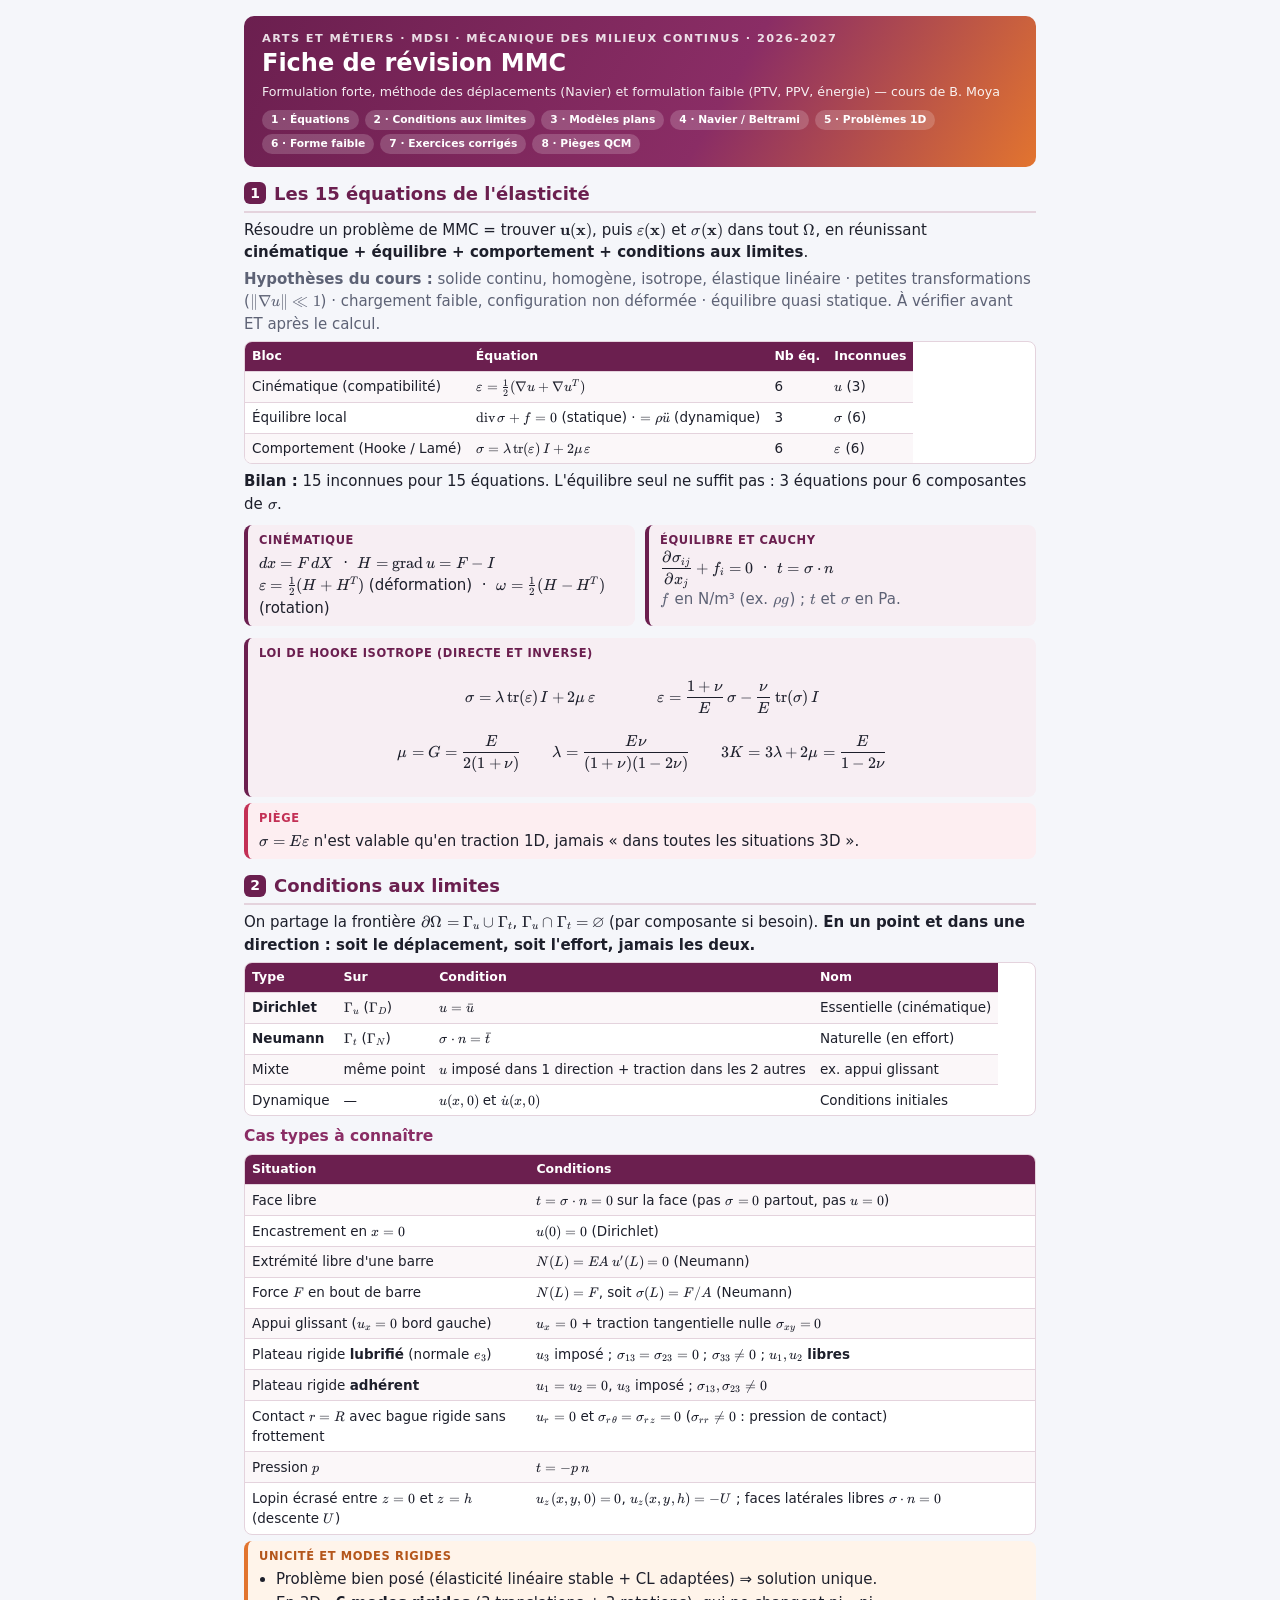
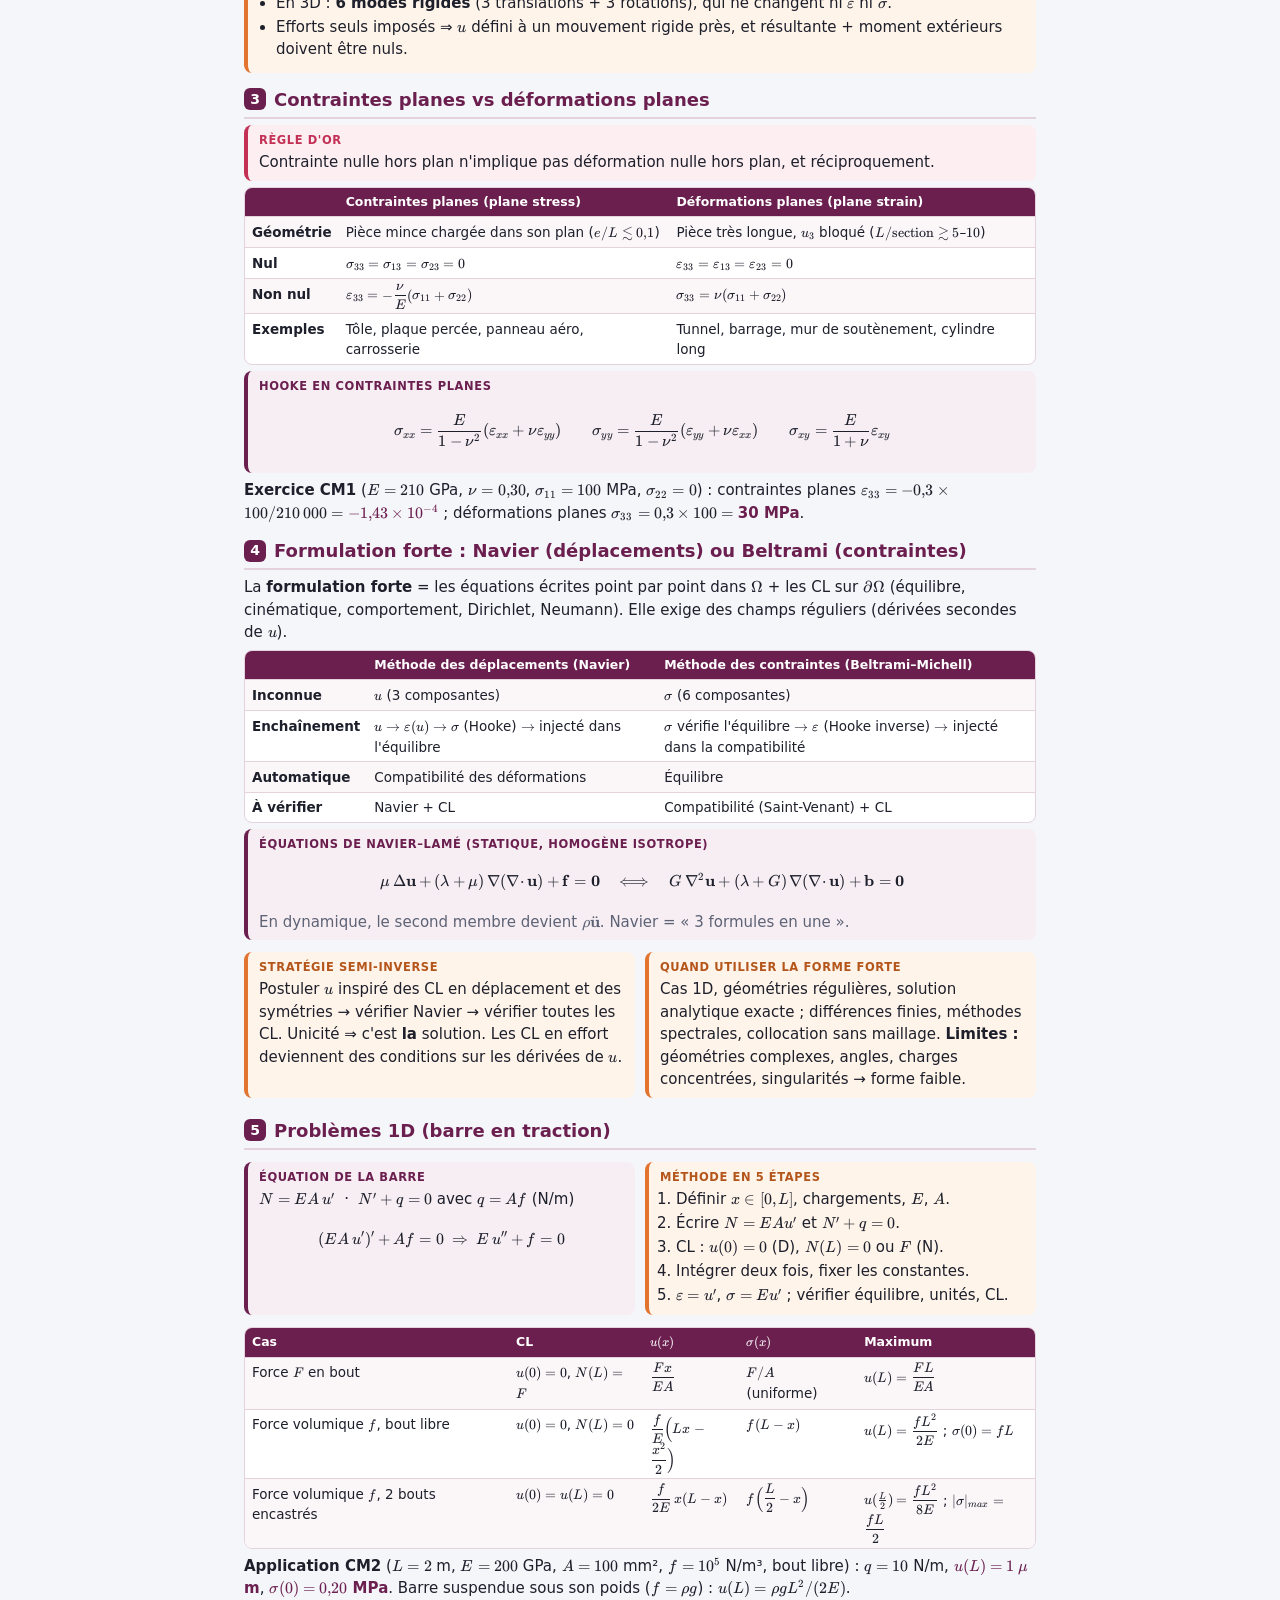
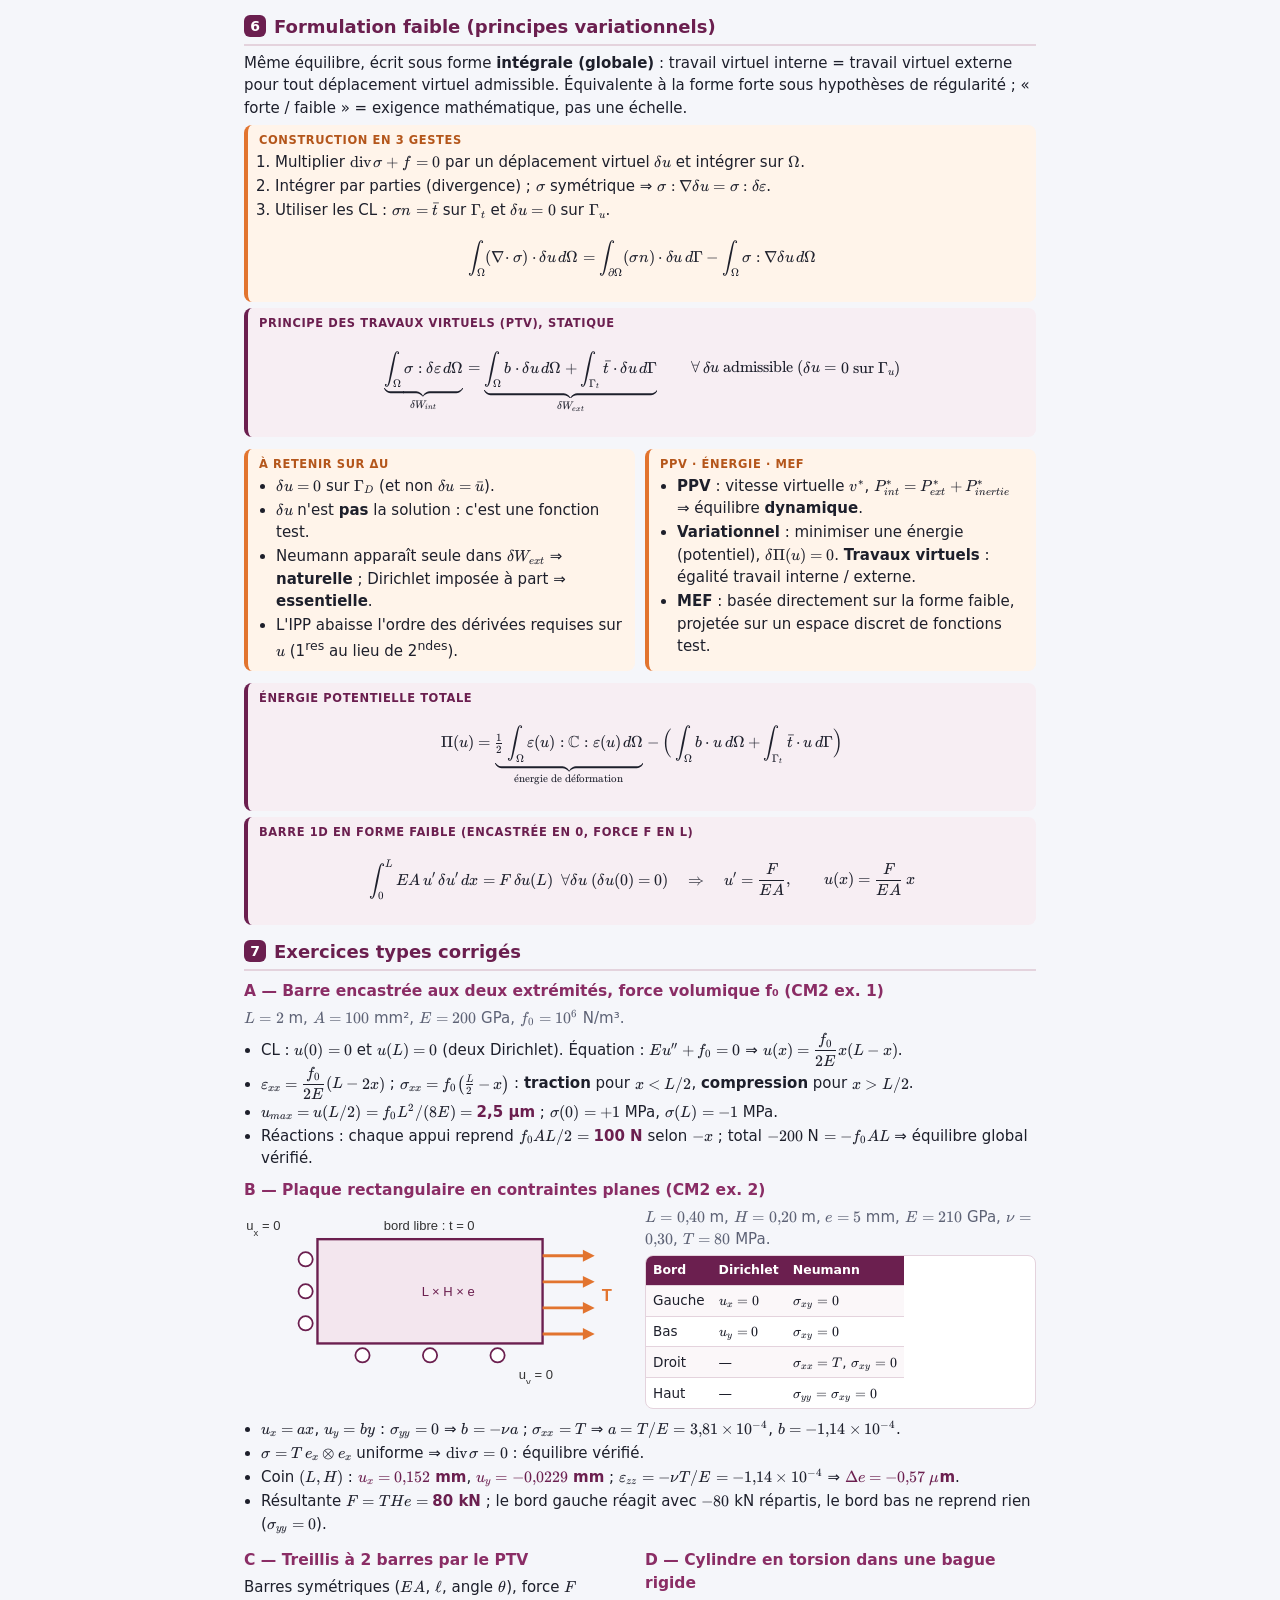
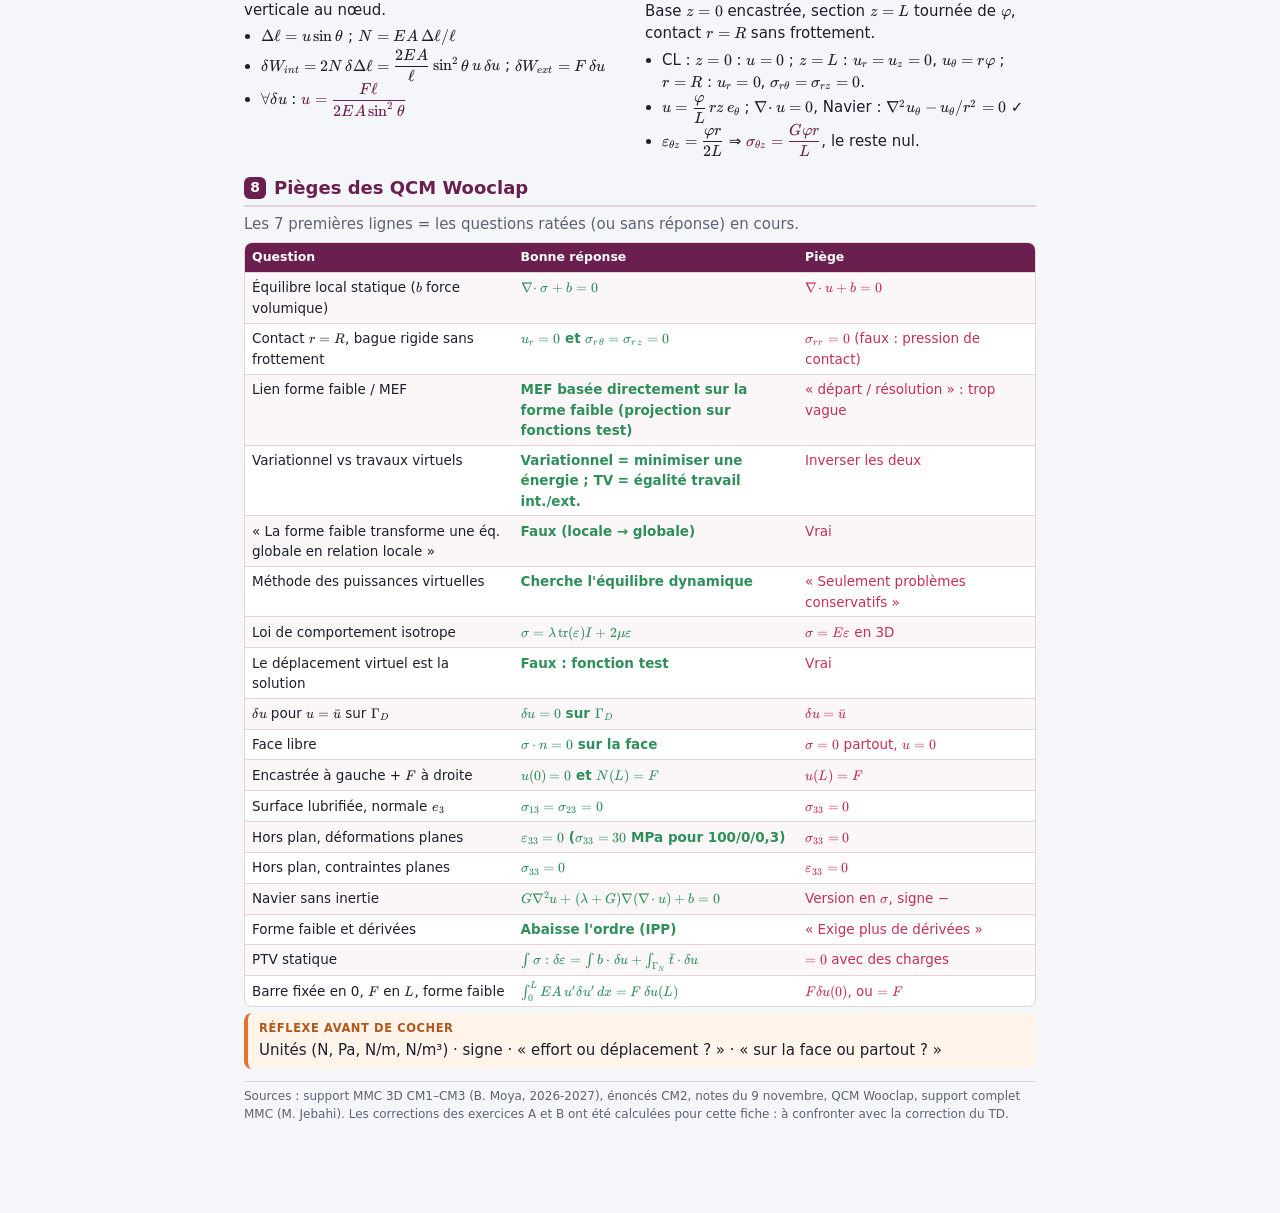
==== quiz-mmc/fiche.html @ 5e97368f "Ajoute l'appli Quiz MMC (quiz-mmc/) et prépare l'usage sur iPhone - quiz-mmc/ : PWA autonome (56 QCM" ====
<!DOCTYPE html>
<html lang="fr">
<head>
<meta charset="utf-8">
<meta name="viewport" content="width=device-width, initial-scale=1, viewport-fit=cover">
<meta name="theme-color" content="#2B5CF6">
<meta name="apple-mobile-web-app-capable" content="yes">
<meta name="apple-mobile-web-app-status-bar-style" content="black-translucent">
<meta name="apple-mobile-web-app-title" content="Quiz MMC">
<link rel="manifest" href="manifest.webmanifest">
<link rel="icon" href="icons/favicon.png">
<link rel="apple-touch-icon" href="icons/apple-touch-icon.png">
<title>Fiche MMC</title>
<link rel="stylesheet" href="vendor/katex/katex.min.css">
<script src="vendor/katex/katex.min.js"></script>
<script src="vendor/katex/contrib/auto-render.min.js"></script>
<style>
  @page { size: A4; margin: 14mm 13mm 15mm 13mm; }
  :root{
    --c1:#6B1F4F; --c2:#8A2D65; --acc:#E2742F; --ink:#1d1f2b; --muted:#5d6275;
    --bg1:#F7EEF3; --bg2:#FFF4EA; --line:#E4D3DD; --ok:#2F8F5B; --ko:#C33055;
  }
  *{box-sizing:border-box}
  body{font-family:Inter, "DejaVu Sans", sans-serif; color:var(--ink); font-size:9.6pt; line-height:1.42; margin:0;}
  .katex{font-size:1.04em}
  .cover{background:linear-gradient(120deg,var(--c1),var(--c2) 60%,var(--acc));color:#fff;border-radius:10px;padding:14px 18px 13px;margin-bottom:10px}
  .cover .k{font-size:8.5pt;letter-spacing:1.4px;text-transform:uppercase;opacity:.85;font-weight:600}
  .cover h1{margin:3px 0 4px;font-size:20pt;line-height:1.15;font-weight:800}
  .cover .sub{font-size:9.5pt;opacity:.92}
  .toc{display:flex;flex-wrap:wrap;gap:4px 6px;margin-top:9px}
  .toc span{background:rgba(255,255,255,.18);border-radius:999px;padding:2px 9px;font-size:8pt;font-weight:600}
  h2{font-size:12.5pt;color:var(--c1);margin:13px 0 6px;display:flex;align-items:center;gap:8px;break-after:avoid;border-bottom:2px solid var(--line);padding-bottom:4px}
  h2 .n{background:var(--c1);color:#fff;border-radius:6px;min-width:22px;height:22px;display:inline-flex;align-items:center;justify-content:center;font-size:10.5pt}
  h3{font-size:10.3pt;color:var(--c2);margin:9px 0 4px;break-after:avoid}
  p{margin:4px 0}
  ul,ol{margin:3px 0 5px;padding-left:17px}
  li{margin:1.5px 0}
  .sec{break-inside:auto}
  .box{border-radius:8px;padding:7px 11px;margin:6px 0;break-inside:avoid}
  .eq{background:var(--bg1);border-left:4px solid var(--c1)}
  .key{background:var(--bg2);border-left:4px solid var(--acc)}
  .key b.t, .eq b.t{color:var(--c1);display:block;font-size:8.6pt;text-transform:uppercase;letter-spacing:.6px;margin-bottom:2px}
  .key b.t{color:#B4561B}
  .trap{background:#FDEEF1;border-left:4px solid var(--ko)}
  .trap b.t{color:var(--ko);display:block;font-size:8.6pt;text-transform:uppercase;letter-spacing:.6px;margin-bottom:2px}
  table{width:100%;border-collapse:separate;border-spacing:0;margin:6px 0;font-size:8.9pt;break-inside:avoid;border:1px solid var(--line);border-radius:8px;overflow:hidden}
  th{background:var(--c1);color:#fff;text-align:left;padding:5px 7px;font-weight:700;font-size:8.6pt}
  td{padding:4.5px 7px;border-top:1px solid var(--line);vertical-align:top}
  tr:nth-child(even) td{background:#FBF7F9}
  td.ok{color:var(--ok);font-weight:600}
  td.ko{color:var(--ko)}
  .two{display:grid;grid-template-columns:1fr 1fr;gap:10px}
  .two > div{break-inside:avoid}
  .res{font-weight:700;color:var(--c1)}
  .muted{color:var(--muted)}
  .center{text-align:center}
  .pb{break-before:page}
  .foot{margin-top:12px;font-size:7.8pt;color:var(--muted);border-top:1px solid var(--line);padding-top:5px}
  svg text{font-family:Inter, sans-serif}

  @media screen{
    html{-webkit-text-size-adjust:100%;background:#F5F6FA}
    body{font-size:15px;line-height:1.5;max-width:820px;margin:0 auto;padding:calc(12px + env(safe-area-inset-top)) calc(14px + env(safe-area-inset-right)) calc(90px + env(safe-area-inset-bottom)) calc(14px + env(safe-area-inset-left));background:#F5F6FA}
    .cover{margin-top:4px}
    .cover h1{font-size:24px}
    .toc span a{color:#fff;text-decoration:none}
    h2{font-size:18px;scroll-margin-top:12px}
    h3{font-size:15.5px}
    table{display:block;overflow-x:auto;-webkit-overflow-scrolling:touch;font-size:13.5px;background:#fff}
    th{font-size:12.5px;white-space:nowrap}
    .box{background-clip:padding-box}
    .katex-display{overflow-x:auto;overflow-y:hidden;padding:4px 0}
    .pb{break-before:auto}
    .foot{font-size:12px}
    .tabbar{display:flex}
  }
  @media screen and (max-width:700px){ .two{grid-template-columns:1fr} td .katex,th .katex{white-space:nowrap} td{min-width:92px} td:first-child{min-width:110px} }
  @media print{ .tabbar{display:none!important} }
  .tabbar{display:none;position:fixed;left:0;right:0;bottom:0;background:#fff;border-top:1px solid #E3E6EF;padding:6px 0 calc(6px + env(safe-area-inset-bottom));justify-content:space-around;z-index:10;font-family:Inter,system-ui,sans-serif}
  .tabbar a{flex:1;text-align:center;text-decoration:none;color:#6B7090;font-size:11.5px;font-weight:700;display:flex;flex-direction:column;align-items:center;gap:2px}
  .tabbar a .i{font-size:21px;line-height:1}
  .tabbar a.on{color:#2B5CF6}
</style>
</head>
<body>

<div class="cover">
  <div class="k">Arts et Métiers · MDSI · Mécanique des milieux continus · 2026-2027</div>
  <h1>Fiche de révision MMC</h1>
  <div class="sub">Formulation forte, méthode des déplacements (Navier) et formulation faible (PTV, PPV, énergie) — cours de B. Moya</div>
  <div class="toc"><span><a href="#s1">1 · Équations</a></span><span><a href="#s2">2 · Conditions aux limites</a></span><span><a href="#s3">3 · Modèles plans</a></span><span><a href="#s4">4 · Navier / Beltrami</a></span><span><a href="#s5">5 · Problèmes 1D</a></span><span><a href="#s6">6 · Forme faible</a></span><span><a href="#s7">7 · Exercices corrigés</a></span><span><a href="#s8">8 · Pièges QCM</a></span></div>
</div>

<!-- 1 -->
<div class="sec">
<h2 id="s1"><span class="n">1</span> Les 15 équations de l'élasticité</h2>
<p>Résoudre un problème de MMC = trouver $\mathbf u(\mathbf x)$, puis $\varepsilon(\mathbf x)$ et $\sigma(\mathbf x)$ dans tout $\Omega$, en réunissant <b>cinématique + équilibre + comportement + conditions aux limites</b>.</p>
<p class="muted"><b>Hypothèses du cours :</b> solide continu, homogène, isotrope, élastique linéaire · petites transformations ($\|\nabla u\|\ll 1$) · chargement faible, configuration non déformée · équilibre quasi statique. À vérifier avant ET après le calcul.</p>

<table>
<tr><th>Bloc</th><th>Équation</th><th>Nb éq.</th><th>Inconnues</th></tr>
<tr><td>Cinématique (compatibilité)</td><td>$\varepsilon=\tfrac12(\nabla u+\nabla u^T)$</td><td>6</td><td>$u$ (3)</td></tr>
<tr><td>Équilibre local</td><td>$\operatorname{div}\sigma+f=0$ (statique) · $=\rho\ddot u$ (dynamique)</td><td>3</td><td>$\sigma$ (6)</td></tr>
<tr><td>Comportement (Hooke / Lamé)</td><td>$\sigma=\lambda\,\mathrm{tr}(\varepsilon)\,I+2\mu\,\varepsilon$</td><td>6</td><td>$\varepsilon$ (6)</td></tr>
</table>
<p><b>Bilan :</b> 15 inconnues pour 15 équations. L'équilibre seul ne suffit pas : 3 équations pour 6 composantes de $\sigma$.</p>

<div class="two">
<div class="box eq"><b class="t">Cinématique</b>
$dx = F\,dX$ &nbsp;·&nbsp; $H=\operatorname{grad}u = F-I$<br>
$\varepsilon=\tfrac12(H+H^T)$ (déformation) &nbsp;·&nbsp; $\omega=\tfrac12(H-H^T)$ (rotation)
</div>
<div class="box eq"><b class="t">Équilibre et Cauchy</b>
$\dfrac{\partial\sigma_{ij}}{\partial x_j}+f_i=0$ &nbsp;·&nbsp; $t=\sigma\cdot n$<br>
<span class="muted">$f$ en N/m³ (ex. $\rho g$) ; $t$ et $\sigma$ en Pa.</span>
</div>
</div>

<div class="box eq"><b class="t">Loi de Hooke isotrope (directe et inverse)</b>
$$\sigma=\lambda\,\mathrm{tr}(\varepsilon)\,I+2\mu\,\varepsilon \qquad\qquad \varepsilon=\frac{1+\nu}{E}\,\sigma-\frac{\nu}{E}\,\mathrm{tr}(\sigma)\,I$$
$$\mu=G=\frac{E}{2(1+\nu)}\qquad \lambda=\frac{E\nu}{(1+\nu)(1-2\nu)}\qquad 3K=3\lambda+2\mu=\frac{E}{1-2\nu}$$
</div>
<div class="box trap"><b class="t">Piège</b>$\sigma=E\varepsilon$ n'est valable qu'en traction 1D, jamais « dans toutes les situations 3D ».</div>
</div>

<!-- 2 -->
<div class="sec">
<h2 id="s2"><span class="n">2</span> Conditions aux limites</h2>
<p>On partage la frontière $\partial\Omega=\Gamma_u\cup\Gamma_t$, $\Gamma_u\cap\Gamma_t=\varnothing$ (par composante si besoin). <b>En un point et dans une direction : soit le déplacement, soit l'effort, jamais les deux.</b></p>
<table>
<tr><th>Type</th><th>Sur</th><th>Condition</th><th>Nom</th></tr>
<tr><td><b>Dirichlet</b></td><td>$\Gamma_u$ ($\Gamma_D$)</td><td>$u=\bar u$</td><td>Essentielle (cinématique)</td></tr>
<tr><td><b>Neumann</b></td><td>$\Gamma_t$ ($\Gamma_N$)</td><td>$\sigma\cdot n=\bar t$</td><td>Naturelle (en effort)</td></tr>
<tr><td>Mixte</td><td>même point</td><td>$u$ imposé dans 1 direction + traction dans les 2 autres</td><td>ex. appui glissant</td></tr>
<tr><td>Dynamique</td><td>—</td><td>$u(x,0)$ et $\dot u(x,0)$</td><td>Conditions initiales</td></tr>
</table>

<h3>Cas types à connaître</h3>
<table>
<tr><th style="width:36%">Situation</th><th>Conditions</th></tr>
<tr><td>Face libre</td><td>$t=\sigma\cdot n=0$ sur la face (pas $\sigma=0$ partout, pas $u=0$)</td></tr>
<tr><td>Encastrement en $x=0$</td><td>$u(0)=0$ (Dirichlet)</td></tr>
<tr><td>Extrémité libre d'une barre</td><td>$N(L)=EA\,u'(L)=0$ (Neumann)</td></tr>
<tr><td>Force $F$ en bout de barre</td><td>$N(L)=F$, soit $\sigma(L)=F/A$ (Neumann)</td></tr>
<tr><td>Appui glissant ($u_x=0$ bord gauche)</td><td>$u_x=0$ + traction tangentielle nulle $\sigma_{xy}=0$</td></tr>
<tr><td>Plateau rigide <b>lubrifié</b> (normale $e_3$)</td><td>$u_3$ imposé ; $\sigma_{13}=\sigma_{23}=0$ ; $\sigma_{33}\neq0$ ; $u_1,u_2$ <b>libres</b></td></tr>
<tr><td>Plateau rigide <b>adhérent</b></td><td>$u_1=u_2=0$, $u_3$ imposé ; $\sigma_{13},\sigma_{23}\neq0$</td></tr>
<tr><td>Contact $r=R$ avec bague rigide sans frottement</td><td>$u_r=0$ et $\sigma_{r\theta}=\sigma_{rz}=0$ ($\sigma_{rr}\neq0$ : pression de contact)</td></tr>
<tr><td>Pression $p$</td><td>$t=-p\,n$</td></tr>
<tr><td>Lopin écrasé entre $z=0$ et $z=h$ (descente $U$)</td><td>$u_z(x,y,0)=0$, $u_z(x,y,h)=-U$ ; faces latérales libres $\sigma\cdot n=0$</td></tr>
</table>

<div class="box key"><b class="t">Unicité et modes rigides</b>
<ul>
<li>Problème bien posé (élasticité linéaire stable + CL adaptées) ⇒ solution unique.</li>
<li>En 3D : <b>6 modes rigides</b> (3 translations + 3 rotations), qui ne changent ni $\varepsilon$ ni $\sigma$.</li>
<li>Efforts seuls imposés ⇒ $u$ défini à un mouvement rigide près, et résultante + moment extérieurs doivent être nuls.</li>
</ul>
</div>
</div>

<!-- 3 -->
<div class="sec">
<h2 id="s3"><span class="n">3</span> Contraintes planes vs déformations planes</h2>
<div class="box trap"><b class="t">Règle d'or</b>Contrainte nulle hors plan n'implique pas déformation nulle hors plan, et réciproquement.</div>
<table>
<tr><th></th><th>Contraintes planes (plane stress)</th><th>Déformations planes (plane strain)</th></tr>
<tr><td><b>Géométrie</b></td><td>Pièce mince chargée dans son plan ($e/L\lesssim0{,}1$)</td><td>Pièce très longue, $u_3$ bloqué ($L/\text{section}\gtrsim5$–$10$)</td></tr>
<tr><td><b>Nul</b></td><td>$\sigma_{33}=\sigma_{13}=\sigma_{23}=0$</td><td>$\varepsilon_{33}=\varepsilon_{13}=\varepsilon_{23}=0$</td></tr>
<tr><td><b>Non nul</b></td><td>$\varepsilon_{33}=-\dfrac{\nu}{E}(\sigma_{11}+\sigma_{22})$</td><td>$\sigma_{33}=\nu(\sigma_{11}+\sigma_{22})$</td></tr>
<tr><td><b>Exemples</b></td><td>Tôle, plaque percée, panneau aéro, carrosserie</td><td>Tunnel, barrage, mur de soutènement, cylindre long</td></tr>
</table>
<div class="box eq"><b class="t">Hooke en contraintes planes</b>
$$\sigma_{xx}=\frac{E}{1-\nu^2}(\varepsilon_{xx}+\nu\varepsilon_{yy})\qquad \sigma_{yy}=\frac{E}{1-\nu^2}(\varepsilon_{yy}+\nu\varepsilon_{xx})\qquad \sigma_{xy}=\frac{E}{1+\nu}\varepsilon_{xy}$$
</div>
<p><b>Exercice CM1</b> ($E=210$ GPa, $\nu=0{,}30$, $\sigma_{11}=100$ MPa, $\sigma_{22}=0$) : contraintes planes $\varepsilon_{33}=-0{,}3\times100/210\,000=$ <span class="res">$-1{,}43\times10^{-4}$</span> ; déformations planes $\sigma_{33}=0{,}3\times100=$ <span class="res">30 MPa</span>.</p>
</div>

<!-- 4 -->
<div class="sec">
<h2 id="s4" class="pb"><span class="n">4</span> Formulation forte : Navier (déplacements) ou Beltrami (contraintes)</h2>
<p>La <b>formulation forte</b> = les équations écrites point par point dans $\Omega$ + les CL sur $\partial\Omega$ (équilibre, cinématique, comportement, Dirichlet, Neumann). Elle exige des champs réguliers (dérivées secondes de $u$).</p>
<table>
<tr><th></th><th>Méthode des déplacements (Navier)</th><th>Méthode des contraintes (Beltrami–Michell)</th></tr>
<tr><td><b>Inconnue</b></td><td>$u$ (3 composantes)</td><td>$\sigma$ (6 composantes)</td></tr>
<tr><td><b>Enchaînement</b></td><td>$u\to\varepsilon(u)\to\sigma$ (Hooke) $\to$ injecté dans l'équilibre</td><td>$\sigma$ vérifie l'équilibre $\to\varepsilon$ (Hooke inverse) $\to$ injecté dans la compatibilité</td></tr>
<tr><td><b>Automatique</b></td><td>Compatibilité des déformations</td><td>Équilibre</td></tr>
<tr><td><b>À vérifier</b></td><td>Navier + CL</td><td>Compatibilité (Saint-Venant) + CL</td></tr>
</table>
<div class="box eq"><b class="t">Équations de Navier–Lamé (statique, homogène isotrope)</b>
$$\mu\,\Delta\mathbf u+(\lambda+\mu)\,\nabla(\nabla\!\cdot\mathbf u)+\mathbf f=\mathbf 0
\quad\Longleftrightarrow\quad G\,\nabla^2\mathbf u+(\lambda+G)\,\nabla(\nabla\!\cdot\mathbf u)+\mathbf b=\mathbf 0$$
<span class="muted">En dynamique, le second membre devient $\rho\ddot{\mathbf u}$. Navier = « 3 formules en une ».</span>
</div>
<div class="two">
<div class="box key"><b class="t">Stratégie semi-inverse</b>
Postuler $u$ inspiré des CL en déplacement et des symétries → vérifier Navier → vérifier toutes les CL. Unicité ⇒ c'est <b>la</b> solution. Les CL en effort deviennent des conditions sur les dérivées de $u$.
</div>
<div class="box key"><b class="t">Quand utiliser la forme forte</b>
Cas 1D, géométries régulières, solution analytique exacte ; différences finies, méthodes spectrales, collocation sans maillage. <b>Limites :</b> géométries complexes, angles, charges concentrées, singularités → forme faible.
</div>
</div>
</div>

<!-- 5 -->
<div class="sec">
<h2 id="s5"><span class="n">5</span> Problèmes 1D (barre en traction)</h2>
<div class="two">
<div class="box eq"><b class="t">Équation de la barre</b>
$N=EA\,u'$ &nbsp;·&nbsp; $N'+q=0$ avec $q=Af$ (N/m)
$$(EA\,u')'+Af=0\ \Rightarrow\ E\,u''+f=0$$
</div>
<div class="box key"><b class="t">Méthode en 5 étapes</b>
<ol style="margin:0;padding-left:16px">
<li>Définir $x\in[0,L]$, chargements, $E$, $A$.</li>
<li>Écrire $N=EAu'$ et $N'+q=0$.</li>
<li>CL : $u(0)=0$ (D), $N(L)=0$ ou $F$ (N).</li>
<li>Intégrer deux fois, fixer les constantes.</li>
<li>$\varepsilon=u'$, $\sigma=Eu'$ ; vérifier équilibre, unités, CL.</li>
</ol>
</div>
</div>
<table>
<tr><th>Cas</th><th>CL</th><th>$u(x)$</th><th>$\sigma(x)$</th><th>Maximum</th></tr>
<tr><td>Force $F$ en bout</td><td>$u(0)=0$, $N(L)=F$</td><td>$\dfrac{Fx}{EA}$</td><td>$F/A$ (uniforme)</td><td>$u(L)=\dfrac{FL}{EA}$</td></tr>
<tr><td>Force volumique $f$, bout libre</td><td>$u(0)=0$, $N(L)=0$</td><td>$\dfrac{f}{E}\Big(Lx-\dfrac{x^2}{2}\Big)$</td><td>$f(L-x)$</td><td>$u(L)=\dfrac{fL^2}{2E}$ ; $\sigma(0)=fL$</td></tr>
<tr><td>Force volumique $f$, 2 bouts encastrés</td><td>$u(0)=u(L)=0$</td><td>$\dfrac{f}{2E}\,x(L-x)$</td><td>$f\Big(\dfrac L2-x\Big)$</td><td>$u(\tfrac L2)=\dfrac{fL^2}{8E}$ ; $|\sigma|_{max}=\dfrac{fL}{2}$</td></tr>
</table>
<p><b>Application CM2</b> ($L=2$ m, $E=200$ GPa, $A=100$ mm², $f=10^5$ N/m³, bout libre) : $q=10$ N/m, <span class="res">$u(L)=1\ \mu$m</span>, <span class="res">$\sigma(0)=0{,}20$ MPa</span>. Barre suspendue sous son poids ($f=\rho g$) : $u(L)=\rho gL^2/(2E)$.</p>
</div>

<!-- 6 -->
<div class="sec">
<h2 id="s6"><span class="n">6</span> Formulation faible (principes variationnels)</h2>
<p>Même équilibre, écrit sous forme <b>intégrale (globale)</b> : travail virtuel interne = travail virtuel externe pour tout déplacement virtuel admissible. Équivalente à la forme forte sous hypothèses de régularité ; « forte / faible » = exigence mathématique, pas une échelle.</p>

<div class="box key"><b class="t">Construction en 3 gestes</b>
<ol style="margin:0;padding-left:16px">
<li>Multiplier $\operatorname{div}\sigma+f=0$ par un déplacement virtuel $\delta u$ et intégrer sur $\Omega$.</li>
<li>Intégrer par parties (divergence) ; $\sigma$ symétrique ⇒ $\sigma:\nabla\delta u=\sigma:\delta\varepsilon$.</li>
<li>Utiliser les CL : $\sigma n=\bar t$ sur $\Gamma_t$ et $\delta u=0$ sur $\Gamma_u$.</li>
</ol>
$$\int_\Omega(\nabla\!\cdot\sigma)\cdot\delta u\,d\Omega=\int_{\partial\Omega}(\sigma n)\cdot\delta u\,d\Gamma-\int_\Omega\sigma:\nabla\delta u\,d\Omega$$
</div>

<div class="box eq"><b class="t">Principe des travaux virtuels (PTV), statique</b>
$$\underbrace{\int_\Omega\sigma:\delta\varepsilon\,d\Omega}_{\delta W_{int}}=\underbrace{\int_\Omega b\cdot\delta u\,d\Omega+\int_{\Gamma_t}\bar t\cdot\delta u\,d\Gamma}_{\delta W_{ext}}\qquad\forall\,\delta u\ \text{admissible}\ (\delta u=0\ \text{sur}\ \Gamma_u)$$
</div>

<div class="two">
<div class="box key"><b class="t">À retenir sur δu</b>
<ul style="margin:0">
<li>$\delta u=0$ sur $\Gamma_D$ (et non $\delta u=\bar u$).</li>
<li>$\delta u$ n'est <b>pas</b> la solution : c'est une fonction test.</li>
<li>Neumann apparaît seule dans $\delta W_{ext}$ ⇒ <b>naturelle</b> ; Dirichlet imposée à part ⇒ <b>essentielle</b>.</li>
<li>L'IPP abaisse l'ordre des dérivées requises sur $u$ (1<sup>res</sup> au lieu de 2<sup>ndes</sup>).</li>
</ul>
</div>
<div class="box key"><b class="t">PPV · Énergie · MEF</b>
<ul style="margin:0">
<li><b>PPV</b> : vitesse virtuelle $v^*$, $P^*_{int}=P^*_{ext}+P^*_{inertie}$ ⇒ équilibre <b>dynamique</b>.</li>
<li><b>Variationnel</b> : minimiser une énergie (potentiel), $\delta\Pi(u)=0$. <b>Travaux virtuels</b> : égalité travail interne / externe.</li>
<li><b>MEF</b> : basée directement sur la forme faible, projetée sur un espace discret de fonctions test.</li>
</ul>
</div>
</div>

<div class="box eq"><b class="t">Énergie potentielle totale</b>
$$\Pi(u)=\underbrace{\tfrac12\int_\Omega\varepsilon(u):\mathbb C:\varepsilon(u)\,d\Omega}_{\text{énergie de déformation}}-\Big(\int_\Omega b\cdot u\,d\Omega+\int_{\Gamma_t}\bar t\cdot u\,d\Gamma\Big)$$
</div>

<div class="box eq"><b class="t">Barre 1D en forme faible (encastrée en 0, force F en L)</b>
$$\int_0^L EA\,u'\,\delta u'\,dx=F\,\delta u(L)\ \ \forall\delta u\ (\delta u(0)=0)\quad\Rightarrow\quad u'=\frac{F}{EA},\qquad u(x)=\frac{F}{EA}\,x$$
</div>
</div>

<!-- 7 -->
<div class="sec">
<h2 id="s7"><span class="n">7</span> Exercices types corrigés</h2>

<h3>A — Barre encastrée aux deux extrémités, force volumique f₀ (CM2 ex. 1)</h3>
<p class="muted">$L=2$ m, $A=100$ mm², $E=200$ GPa, $f_0=10^6$ N/m³.</p>
<ul>
<li>CL : $u(0)=0$ et $u(L)=0$ (deux Dirichlet). Équation : $Eu''+f_0=0$ ⇒ $u(x)=\dfrac{f_0}{2E}x(L-x)$.</li>
<li>$\varepsilon_{xx}=\dfrac{f_0}{2E}(L-2x)$ ; $\sigma_{xx}=f_0\big(\tfrac L2-x\big)$ : <b>traction</b> pour $x\lt L/2$, <b>compression</b> pour $x\gt L/2$.</li>
<li>$u_{max}=u(L/2)=f_0L^2/(8E)=$ <span class="res">2,5 µm</span> ; $\sigma(0)=+1$ MPa, $\sigma(L)=-1$ MPa.</li>
<li>Réactions : chaque appui reprend $f_0AL/2=$ <span class="res">100 N</span> selon $-x$ ; total $-200$ N $=-f_0AL$ ⇒ équilibre global vérifié.</li>
</ul>

<h3>B — Plaque rectangulaire en contraintes planes (CM2 ex. 2)</h3>
<div class="two">
<div>
<svg viewBox="0 0 330 150" width="100%">
 <rect x="62" y="28" width="190" height="88" fill="#F3E6EE" stroke="#6B1F4F" stroke-width="2"/>
 <g fill="#fff" stroke="#6B1F4F" stroke-width="1.5"><circle cx="52" cy="45" r="6"/><circle cx="52" cy="72" r="6"/><circle cx="52" cy="99" r="6"/><circle cx="100" cy="126" r="6"/><circle cx="157" cy="126" r="6"/><circle cx="214" cy="126" r="6"/></g>
 <g stroke="#E2742F" stroke-width="2.4">
  <line x1="252" y1="42" x2="292" y2="42"/><line x1="252" y1="64" x2="292" y2="64"/><line x1="252" y1="86" x2="292" y2="86"/><line x1="252" y1="108" x2="292" y2="108"/></g>
 <g fill="#E2742F"><polygon points="296,42 286,37 286,47"/><polygon points="296,64 286,59 286,69"/><polygon points="296,86 286,81 286,91"/><polygon points="296,108 286,103 286,113"/></g>
 <text x="302" y="80" font-size="14" fill="#E2742F" font-weight="700">T</text>
 <text x="118" y="20" font-size="11" fill="#333">bord libre : t = 0</text>
 <text x="2" y="20" font-size="11" fill="#333">u<tspan baseline-shift="sub" font-size="8">x</tspan> = 0</text>
 <text x="232" y="146" font-size="11" fill="#333">u<tspan baseline-shift="sub" font-size="8">y</tspan> = 0</text>
 <text x="150" y="76" font-size="11" fill="#6B1F4F">L × H × e</text>
</svg>
</div>
<div>
<p class="muted" style="margin-top:0">$L=0{,}40$ m, $H=0{,}20$ m, $e=5$ mm, $E=210$ GPa, $\nu=0{,}30$, $T=80$ MPa.</p>
<table style="margin-top:2px">
<tr><th>Bord</th><th>Dirichlet</th><th>Neumann</th></tr>
<tr><td>Gauche</td><td>$u_x=0$</td><td>$\sigma_{xy}=0$</td></tr>
<tr><td>Bas</td><td>$u_y=0$</td><td>$\sigma_{xy}=0$</td></tr>
<tr><td>Droit</td><td>—</td><td>$\sigma_{xx}=T$, $\sigma_{xy}=0$</td></tr>
<tr><td>Haut</td><td>—</td><td>$\sigma_{yy}=\sigma_{xy}=0$</td></tr>
</table>
</div>
</div>
<ul>
<li>$u_x=ax$, $u_y=by$ : $\sigma_{yy}=0$ ⇒ $b=-\nu a$ ; $\sigma_{xx}=T$ ⇒ $a=T/E=3{,}81\times10^{-4}$, $b=-1{,}14\times10^{-4}$.</li>
<li>$\sigma=T\,e_x\otimes e_x$ uniforme ⇒ $\operatorname{div}\sigma=0$ : équilibre vérifié.</li>
<li>Coin $(L,H)$ : <span class="res">$u_x=0{,}152$ mm</span>, <span class="res">$u_y=-0{,}0229$ mm</span> ; $\varepsilon_{zz}=-\nu T/E=-1{,}14\times10^{-4}$ ⇒ <span class="res">$\Delta e=-0{,}57\ \mu$m</span>.</li>
<li>Résultante $F=THe=$ <span class="res">80 kN</span> ; le bord gauche réagit avec $-80$ kN répartis, le bord bas ne reprend rien ($\sigma_{yy}=0$).</li>
</ul>

<div class="two">
<div>
<h3>C — Treillis à 2 barres par le PTV</h3>
<p>Barres symétriques ($EA$, $\ell$, angle $\theta$), force $F$ verticale au nœud.</p>
<ul>
<li>$\Delta\ell=u\sin\theta$ ; $N=EA\,\Delta\ell/\ell$</li>
<li>$\delta W_{int}=2N\,\delta\Delta\ell=\dfrac{2EA}{\ell}\sin^2\theta\,u\,\delta u$ ; $\delta W_{ext}=F\,\delta u$</li>
<li>$\forall\delta u$ : <span class="res">$u=\dfrac{F\ell}{2EA\sin^2\theta}$</span></li>
</ul>
</div>
<div>
<h3>D — Cylindre en torsion dans une bague rigide</h3>
<p>Base $z=0$ encastrée, section $z=L$ tournée de $\varphi$, contact $r=R$ sans frottement.</p>
<ul>
<li>CL : $z=0$ : $u=0$ ; $z=L$ : $u_r=u_z=0$, $u_\theta=r\varphi$ ; $r=R$ : $u_r=0$, $\sigma_{r\theta}=\sigma_{rz}=0$.</li>
<li>$u=\dfrac{\varphi}{L}\,rz\,e_\theta$ ; $\nabla\!\cdot u=0$, Navier : $\nabla^2u_\theta-u_\theta/r^2=0$ ✓</li>
<li>$\varepsilon_{\theta z}=\dfrac{\varphi r}{2L}$ ⇒ <span class="res">$\sigma_{\theta z}=\dfrac{G\varphi r}{L}$</span>, le reste nul.</li>
</ul>
</div>
</div>
</div>

<!-- 8 -->
<div class="sec">
<h2 id="s8" class="pb"><span class="n">8</span> Pièges des QCM Wooclap</h2>
<p class="muted">Les 7 premières lignes = les questions ratées (ou sans réponse) en cours.</p>
<table>
<tr><th style="width:34%">Question</th><th style="width:36%">Bonne réponse</th><th>Piège</th></tr>
<tr><td>Équilibre local statique ($b$ force volumique)</td><td class="ok">$\nabla\!\cdot\sigma+b=0$</td><td class="ko">$\nabla\!\cdot u+b=0$</td></tr>
<tr><td>Contact $r=R$, bague rigide sans frottement</td><td class="ok">$u_r=0$ et $\sigma_{r\theta}=\sigma_{rz}=0$</td><td class="ko">$\sigma_{rr}=0$ (faux : pression de contact)</td></tr>
<tr><td>Lien forme faible / MEF</td><td class="ok">MEF basée directement sur la forme faible (projection sur fonctions test)</td><td class="ko">« départ / résolution » : trop vague</td></tr>
<tr><td>Variationnel vs travaux virtuels</td><td class="ok">Variationnel = minimiser une énergie ; TV = égalité travail int./ext.</td><td class="ko">Inverser les deux</td></tr>
<tr><td>« La forme faible transforme une éq. globale en relation locale »</td><td class="ok">Faux (locale → globale)</td><td class="ko">Vrai</td></tr>
<tr><td>Méthode des puissances virtuelles</td><td class="ok">Cherche l'équilibre dynamique</td><td class="ko">« Seulement problèmes conservatifs »</td></tr>
<tr><td>Loi de comportement isotrope</td><td class="ok">$\sigma=\lambda\,\mathrm{tr}(\varepsilon)I+2\mu\varepsilon$</td><td class="ko">$\sigma=E\varepsilon$ en 3D</td></tr>
<tr><td>Le déplacement virtuel est la solution</td><td class="ok">Faux : fonction test</td><td class="ko">Vrai</td></tr>
<tr><td>$\delta u$ pour $u=\bar u$ sur $\Gamma_D$</td><td class="ok">$\delta u=0$ sur $\Gamma_D$</td><td class="ko">$\delta u=\bar u$</td></tr>
<tr><td>Face libre</td><td class="ok">$\sigma\cdot n=0$ sur la face</td><td class="ko">$\sigma=0$ partout, $u=0$</td></tr>
<tr><td>Encastrée à gauche + $F$ à droite</td><td class="ok">$u(0)=0$ et $N(L)=F$</td><td class="ko">$u(L)=F$</td></tr>
<tr><td>Surface lubrifiée, normale $e_3$</td><td class="ok">$\sigma_{13}=\sigma_{23}=0$</td><td class="ko">$\sigma_{33}=0$</td></tr>
<tr><td>Hors plan, déformations planes</td><td class="ok">$\varepsilon_{33}=0$ ($\sigma_{33}=30$ MPa pour 100/0/0,3)</td><td class="ko">$\sigma_{33}=0$</td></tr>
<tr><td>Hors plan, contraintes planes</td><td class="ok">$\sigma_{33}=0$</td><td class="ko">$\varepsilon_{33}=0$</td></tr>
<tr><td>Navier sans inertie</td><td class="ok">$G\nabla^2u+(\lambda+G)\nabla(\nabla\!\cdot u)+b=0$</td><td class="ko">Version en $\sigma$, signe −</td></tr>
<tr><td>Forme faible et dérivées</td><td class="ok">Abaisse l'ordre (IPP)</td><td class="ko">« Exige plus de dérivées »</td></tr>
<tr><td>PTV statique</td><td class="ok">$\int\sigma:\delta\varepsilon=\int b\cdot\delta u+\int_{\Gamma_N}\bar t\cdot\delta u$</td><td class="ko">$=0$ avec des charges</td></tr>
<tr><td>Barre fixée en 0, $F$ en $L$, forme faible</td><td class="ok">$\int_0^L EA\,u'\delta u'\,dx=F\,\delta u(L)$</td><td class="ko">$F\delta u(0)$, ou $=F$</td></tr>
</table>
<div class="box key"><b class="t">Réflexe avant de cocher</b>Unités (N, Pa, N/m, N/m³) · signe · « effort ou déplacement ? » · « sur la face ou partout ? »</div>
</div>

<div class="foot">Sources : support MMC 3D CM1–CM3 (B. Moya, 2026-2027), énoncés CM2, notes du 9 novembre, QCM Wooclap, support complet MMC (M. Jebahi). Les corrections des exercices A et B ont été calculées pour cette fiche : à confronter avec la correction du TD.</div>

<script>
renderMathInElement(document.body,{delimiters:[{left:"$$",right:"$$",display:true},{left:"$",right:"$",display:false}],throwOnError:false});
</script>
<nav class="tabbar">
  <a href="./"><span class="i">✅</span>Quiz</a>
  <a href="fiche.html" class="on"><span class="i">📘</span>Fiche</a>
  <a href="Fiche_revision_MMC.pdf" target="_blank" rel="noopener"><span class="i">📄</span>PDF</a>
</nav>
<script>if('serviceWorker' in navigator){navigator.serviceWorker.register('sw.js').catch(()=>{});}</script>
</body>
</html>
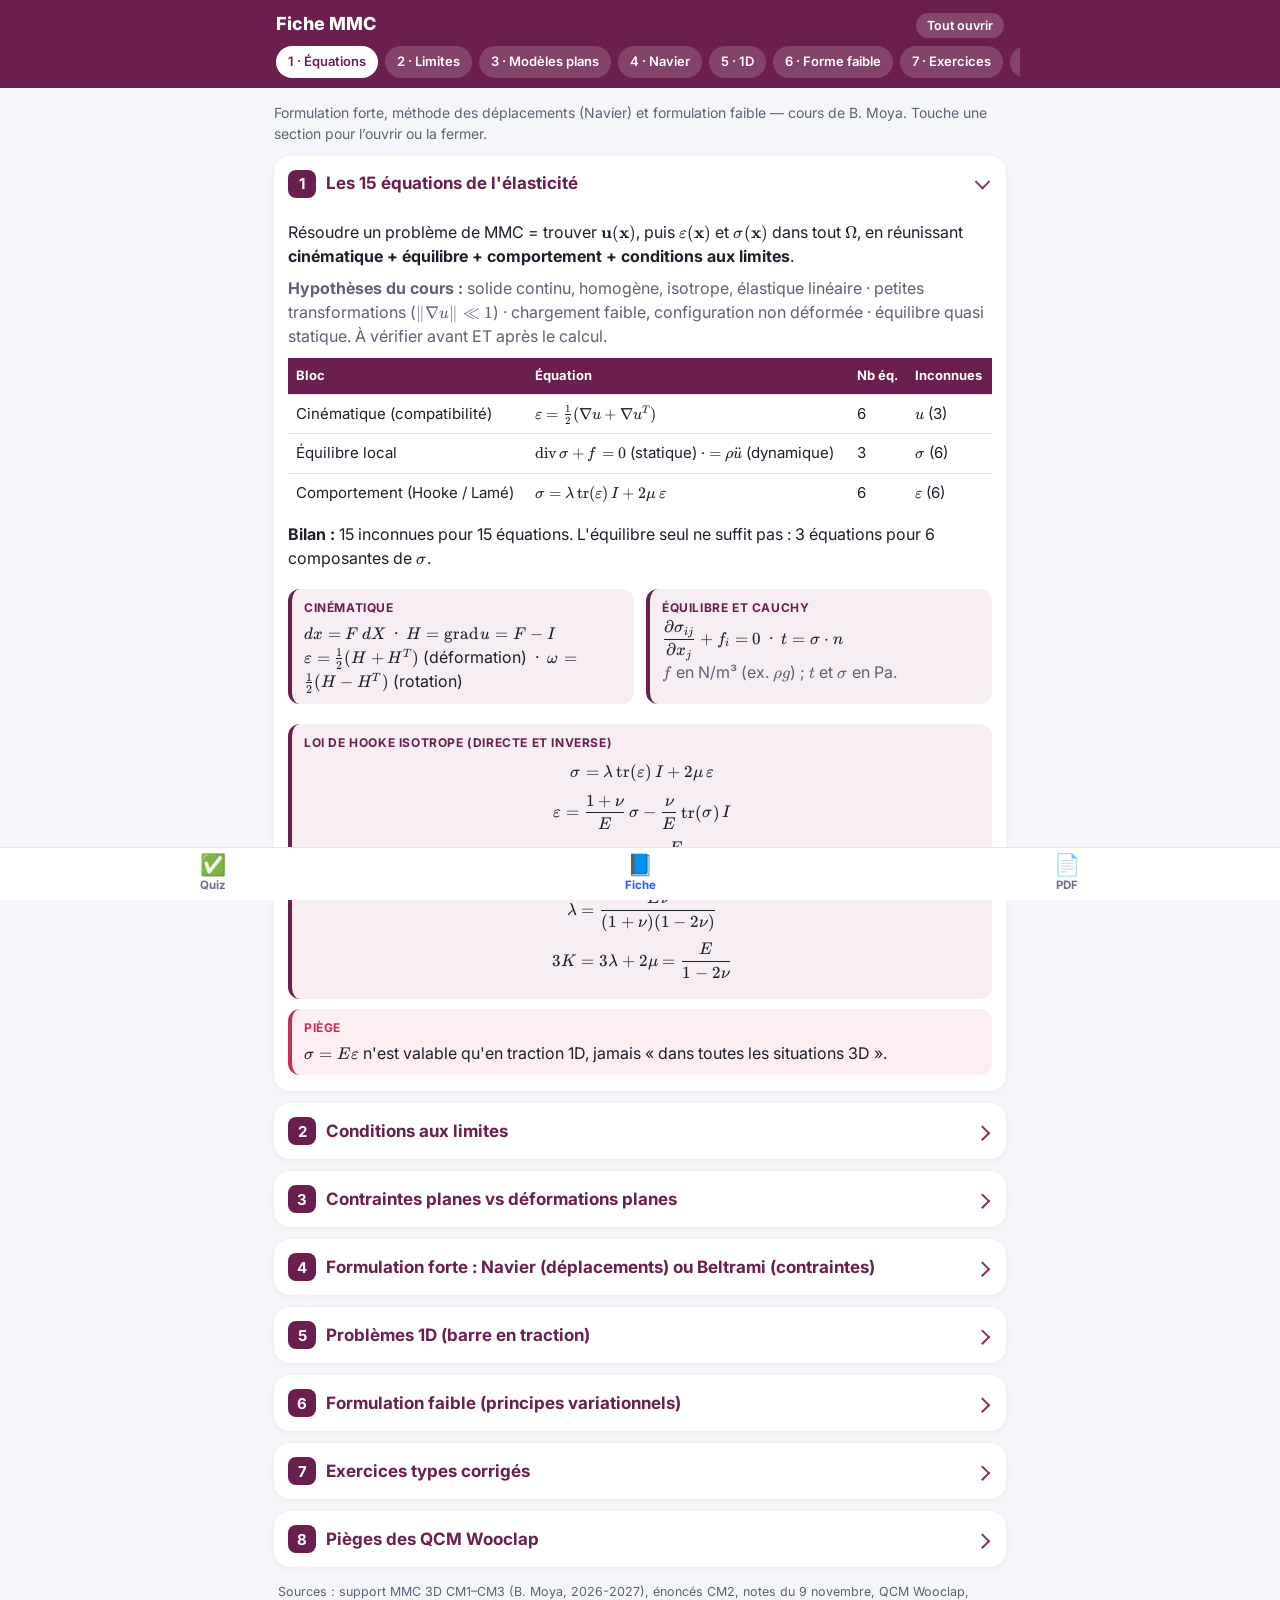
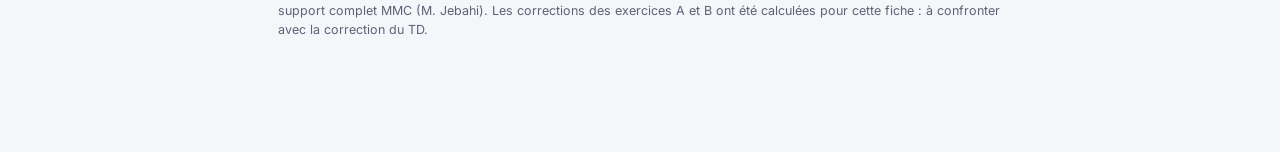
==== commit 9a192cd7: "Quiz MMC : fiche repensée pour l'iPhone - sections repliables + barre de navigation par chapitre - t" ====
--- a/quiz-mmc/fiche.html
+++ b/quiz-mmc/fiche.html
@@ -3,93 +3,91 @@
 <head>
 <meta charset="utf-8">
 <meta name="viewport" content="width=device-width, initial-scale=1, viewport-fit=cover">
-<meta name="theme-color" content="#2B5CF6">
+<meta name="theme-color" content="#6B1F4F">
 <meta name="apple-mobile-web-app-capable" content="yes">
 <meta name="apple-mobile-web-app-status-bar-style" content="black-translucent">
 <meta name="apple-mobile-web-app-title" content="Quiz MMC">
 <link rel="manifest" href="manifest.webmanifest">
 <link rel="icon" href="icons/favicon.png">
 <link rel="apple-touch-icon" href="icons/apple-touch-icon.png">
+<link rel="preconnect" href="https://fonts.googleapis.com">
+<link href="https://fonts.googleapis.com/css2?family=Inter:wght@400;600;700;800&display=swap" rel="stylesheet">
 <title>Fiche MMC</title>
 <link rel="stylesheet" href="vendor/katex/katex.min.css">
 <script src="vendor/katex/katex.min.js"></script>
 <script src="vendor/katex/contrib/auto-render.min.js"></script>
 <style>
-  @page { size: A4; margin: 14mm 13mm 15mm 13mm; }
-  :root{
-    --c1:#6B1F4F; --c2:#8A2D65; --acc:#E2742F; --ink:#1d1f2b; --muted:#5d6275;
-    --bg1:#F7EEF3; --bg2:#FFF4EA; --line:#E4D3DD; --ok:#2F8F5B; --ko:#C33055;
-  }
-  *{box-sizing:border-box}
-  body{font-family:Inter, "DejaVu Sans", sans-serif; color:var(--ink); font-size:9.6pt; line-height:1.42; margin:0;}
-  .katex{font-size:1.04em}
-  .cover{background:linear-gradient(120deg,var(--c1),var(--c2) 60%,var(--acc));color:#fff;border-radius:10px;padding:14px 18px 13px;margin-bottom:10px}
-  .cover .k{font-size:8.5pt;letter-spacing:1.4px;text-transform:uppercase;opacity:.85;font-weight:600}
-  .cover h1{margin:3px 0 4px;font-size:20pt;line-height:1.15;font-weight:800}
-  .cover .sub{font-size:9.5pt;opacity:.92}
-  .toc{display:flex;flex-wrap:wrap;gap:4px 6px;margin-top:9px}
-  .toc span{background:rgba(255,255,255,.18);border-radius:999px;padding:2px 9px;font-size:8pt;font-weight:600}
-  h2{font-size:12.5pt;color:var(--c1);margin:13px 0 6px;display:flex;align-items:center;gap:8px;break-after:avoid;border-bottom:2px solid var(--line);padding-bottom:4px}
-  h2 .n{background:var(--c1);color:#fff;border-radius:6px;min-width:22px;height:22px;display:inline-flex;align-items:center;justify-content:center;font-size:10.5pt}
-  h3{font-size:10.3pt;color:var(--c2);margin:9px 0 4px;break-after:avoid}
-  p{margin:4px 0}
-  ul,ol{margin:3px 0 5px;padding-left:17px}
-  li{margin:1.5px 0}
-  .sec{break-inside:auto}
-  .box{border-radius:8px;padding:7px 11px;margin:6px 0;break-inside:avoid}
-  .eq{background:var(--bg1);border-left:4px solid var(--c1)}
-  .key{background:var(--bg2);border-left:4px solid var(--acc)}
-  .key b.t, .eq b.t{color:var(--c1);display:block;font-size:8.6pt;text-transform:uppercase;letter-spacing:.6px;margin-bottom:2px}
-  .key b.t{color:#B4561B}
-  .trap{background:#FDEEF1;border-left:4px solid var(--ko)}
-  .trap b.t{color:var(--ko);display:block;font-size:8.6pt;text-transform:uppercase;letter-spacing:.6px;margin-bottom:2px}
-  table{width:100%;border-collapse:separate;border-spacing:0;margin:6px 0;font-size:8.9pt;break-inside:avoid;border:1px solid var(--line);border-radius:8px;overflow:hidden}
-  th{background:var(--c1);color:#fff;text-align:left;padding:5px 7px;font-weight:700;font-size:8.6pt}
-  td{padding:4.5px 7px;border-top:1px solid var(--line);vertical-align:top}
-  tr:nth-child(even) td{background:#FBF7F9}
-  td.ok{color:var(--ok);font-weight:600}
-  td.ko{color:var(--ko)}
-  .two{display:grid;grid-template-columns:1fr 1fr;gap:10px}
-  .two > div{break-inside:avoid}
-  .res{font-weight:700;color:var(--c1)}
-  .muted{color:var(--muted)}
-  .center{text-align:center}
-  .pb{break-before:page}
-  .foot{margin-top:12px;font-size:7.8pt;color:var(--muted);border-top:1px solid var(--line);padding-top:5px}
-  svg text{font-family:Inter, sans-serif}
-
-  @media screen{
-    html{-webkit-text-size-adjust:100%;background:#F5F6FA}
-    body{font-size:15px;line-height:1.5;max-width:820px;margin:0 auto;padding:calc(12px + env(safe-area-inset-top)) calc(14px + env(safe-area-inset-right)) calc(90px + env(safe-area-inset-bottom)) calc(14px + env(safe-area-inset-left));background:#F5F6FA}
-    .cover{margin-top:4px}
-    .cover h1{font-size:24px}
-    .toc span a{color:#fff;text-decoration:none}
-    h2{font-size:18px;scroll-margin-top:12px}
-    h3{font-size:15.5px}
-    table{display:block;overflow-x:auto;-webkit-overflow-scrolling:touch;font-size:13.5px;background:#fff}
-    th{font-size:12.5px;white-space:nowrap}
-    .box{background-clip:padding-box}
-    .katex-display{overflow-x:auto;overflow-y:hidden;padding:4px 0}
-    .pb{break-before:auto}
-    .foot{font-size:12px}
-    .tabbar{display:flex}
-  }
-  @media screen and (max-width:700px){ .two{grid-template-columns:1fr} td .katex,th .katex{white-space:nowrap} td{min-width:92px} td:first-child{min-width:110px} }
-  @media print{ .tabbar{display:none!important} }
-  .tabbar{display:none;position:fixed;left:0;right:0;bottom:0;background:#fff;border-top:1px solid #E3E6EF;padding:6px 0 calc(6px + env(safe-area-inset-bottom));justify-content:space-around;z-index:10;font-family:Inter,system-ui,sans-serif}
-  .tabbar a{flex:1;text-align:center;text-decoration:none;color:#6B7090;font-size:11.5px;font-weight:700;display:flex;flex-direction:column;align-items:center;gap:2px}
-  .tabbar a .i{font-size:21px;line-height:1}
-  .tabbar a.on{color:#2B5CF6}
+:root{--c1:#6B1F4F;--c2:#8A2D65;--acc:#E2742F;--ink:#1d1f2b;--muted:#5d6275;--bg:#F5F6FA;--bg1:#F7EEF3;--bg2:#FFF4EA;--line:#E9DDE4;--ok:#2F8F5B;--ko:#C33055;--blue:#2B5CF6}
+*{box-sizing:border-box}
+html{-webkit-text-size-adjust:100%;-webkit-tap-highlight-color:transparent;background:var(--bg)}
+body{margin:0;font-family:Inter,-apple-system,system-ui,sans-serif;color:var(--ink);font-size:16px;line-height:1.5;background:var(--bg)}
+.katex{font-size:1.06em}
+.wrap{max-width:760px;margin:0 auto;padding:0 calc(14px + env(safe-area-inset-right)) calc(96px + env(safe-area-inset-bottom)) calc(14px + env(safe-area-inset-left))}
+/* barre du haut */
+.top{position:sticky;top:0;z-index:20;background:var(--c1);color:#fff;padding:calc(10px + env(safe-area-inset-top)) 0 0}
+.top .t{max-width:760px;margin:0 auto;padding:0 16px 8px;display:flex;align-items:baseline;justify-content:space-between;gap:10px}
+.top .t b{font-size:18px;font-weight:800}
+.top .t button{background:rgba(255,255,255,.18);color:#fff;border:0;border-radius:999px;padding:5px 11px;font:600 12.5px Inter,sans-serif}
+.chipnav{display:flex;gap:7px;overflow-x:auto;padding:0 16px 10px;max-width:760px;margin:0 auto;scrollbar-width:none;-webkit-overflow-scrolling:touch}
+.chipnav::-webkit-scrollbar{display:none}
+.chipnav a{flex:none;color:#fff;text-decoration:none;background:rgba(255,255,255,.16);border-radius:999px;padding:6px 12px;font-size:13px;font-weight:600;white-space:nowrap}
+.chipnav a.on{background:#fff;color:var(--c1)}
+.cover{display:none}
+.intro{margin:14px 0 6px;color:var(--muted);font-size:14px}
+/* sections en accordéon */
+.sec{background:#fff;border-radius:16px;margin:12px 0;box-shadow:0 1px 6px rgba(30,20,40,.06);overflow:hidden}
+.sec>h2{margin:0;padding:14px 46px 14px 14px;font-size:17px;line-height:1.3;color:var(--c1);display:flex;align-items:center;gap:10px;cursor:pointer;position:relative;border:0;scroll-margin-top:110px;user-select:none}
+.sec>h2::after{content:"";position:absolute;right:18px;top:50%;width:9px;height:9px;border-right:2.5px solid var(--c2);border-bottom:2.5px solid var(--c2);transform:translateY(-70%) rotate(45deg);transition:transform .2s}
+.sec.closed>h2::after{transform:translateY(-30%) rotate(-45deg)}
+.sec.closed>:not(h2){display:none}
+.sec>:not(h2){margin-left:14px;margin-right:14px}
+.sec>:last-child{margin-bottom:16px}
+h2 .n{flex:none;background:var(--c1);color:#fff;border-radius:8px;width:28px;height:28px;display:inline-flex;align-items:center;justify-content:center;font-size:15px}
+h3{font-size:16px;color:var(--c2);margin:16px 0 6px}
+p{margin:8px 0}
+ul,ol{margin:6px 0 8px;padding-left:20px}
+li{margin:4px 0}
+.muted{color:var(--muted)}.center{text-align:center}
+.res{font-weight:700;color:var(--c1)}
+.box{border-radius:12px;padding:10px 12px;margin:10px 0}
+.eq{background:var(--bg1);border-left:4px solid var(--c1)}
+.key{background:var(--bg2);border-left:4px solid var(--acc)}
+.trap{background:#FDEEF1;border-left:4px solid var(--ko)}
+.box b.t{display:block;font-size:12px;text-transform:uppercase;letter-spacing:.6px;margin-bottom:4px;color:var(--c1)}
+.key b.t{color:#B4561B}.trap b.t{color:var(--ko)}
+.box ul,.box ol{margin:2px 0;padding-left:18px}
+.two{display:grid;grid-template-columns:1fr;gap:0}
+@media (min-width:700px){.two{grid-template-columns:1fr 1fr;gap:12px}}
+.katex-display{margin:8px 0;padding:2px 0;overflow-x:auto;overflow-y:hidden}
+/* tableaux */
+table{width:calc(100% - 28px);border-collapse:collapse;margin:10px 14px;font-size:15px}
+.box table{width:100%;margin:8px 0}
+th{background:var(--c1);color:#fff;text-align:left;padding:8px;font-size:13px}
+td{padding:8px;border-top:1px solid var(--line);vertical-align:top}
+td.ok{color:var(--ok);font-weight:600} td.ko{color:var(--ko)}
+@media (max-width:699px){
+  table.cards,table.cards tbody{display:block;width:auto}
+  table.cards tr.hdr{display:none}
+  table.cards tr{display:block;background:#FBF8FA;border:1px solid var(--line);border-radius:12px;margin:8px 0;padding:4px 12px}
+  table.cards td{display:block;border:0;padding:6px 0;border-top:1px dashed var(--line)}
+  table.cards td:first-child{border-top:0}
+  table.cards td[data-label]::before{content:attr(data-label);display:block;font-size:11.5px;font-weight:700;color:var(--muted);text-transform:uppercase;letter-spacing:.4px;margin-bottom:1px}
+  table.cards td.rowhead{font-weight:700;color:var(--c1);font-size:15.5px;padding-top:8px}
+  table.cards td.rowhead::before{display:none}
+}
+svg{max-width:100%;height:auto}
+svg text{font-family:Inter,sans-serif}
+.foot{font-size:12.5px;color:var(--muted);margin:16px 4px}
+.pb{}
+.tabbar{display:flex;position:fixed;left:0;right:0;bottom:0;background:#fff;border-top:1px solid #E3E6EF;padding:6px 0 calc(6px + env(safe-area-inset-bottom));justify-content:space-around;z-index:30}
+.tabbar a{flex:1;text-align:center;text-decoration:none;color:#6B7090;font-size:11.5px;font-weight:700;display:flex;flex-direction:column;align-items:center;gap:2px}
+.tabbar a .i{font-size:21px;line-height:1}.tabbar a.on{color:#2B5CF6}
 </style>
 </head>
 <body>
-
-<div class="cover">
-  <div class="k">Arts et Métiers · MDSI · Mécanique des milieux continus · 2026-2027</div>
-  <h1>Fiche de révision MMC</h1>
-  <div class="sub">Formulation forte, méthode des déplacements (Navier) et formulation faible (PTV, PPV, énergie) — cours de B. Moya</div>
-  <div class="toc"><span><a href="#s1">1 · Équations</a></span><span><a href="#s2">2 · Conditions aux limites</a></span><span><a href="#s3">3 · Modèles plans</a></span><span><a href="#s4">4 · Navier / Beltrami</a></span><span><a href="#s5">5 · Problèmes 1D</a></span><span><a href="#s6">6 · Forme faible</a></span><span><a href="#s7">7 · Exercices corrigés</a></span><span><a href="#s8">8 · Pièges QCM</a></span></div>
-</div>
+<header class="top"><div class="t"><b>Fiche MMC</b><button id="tog">Tout ouvrir</button></div><nav class="chipnav"><a href="#s1" data-s="1">1 · Équations</a><a href="#s2" data-s="2">2 · Limites</a><a href="#s3" data-s="3">3 · Modèles plans</a><a href="#s4" data-s="4">4 · Navier</a><a href="#s5" data-s="5">5 · 1D</a><a href="#s6" data-s="6">6 · Forme faible</a><a href="#s7" data-s="7">7 · Exercices</a><a href="#s8" data-s="8">8 · Pièges QCM</a></nav></header>
+<div class="wrap">
+<p class="intro">Formulation forte, méthode des déplacements (Navier) et formulation faible — cours de B. Moya. Touche une section pour l’ouvrir ou la fermer.</p>
 
 <!-- 1 -->
 <div class="sec">
@@ -117,8 +115,11 @@
 </div>
 
 <div class="box eq"><b class="t">Loi de Hooke isotrope (directe et inverse)</b>
-$$\sigma=\lambda\,\mathrm{tr}(\varepsilon)\,I+2\mu\,\varepsilon \qquad\qquad \varepsilon=\frac{1+\nu}{E}\,\sigma-\frac{\nu}{E}\,\mathrm{tr}(\sigma)\,I$$
-$$\mu=G=\frac{E}{2(1+\nu)}\qquad \lambda=\frac{E\nu}{(1+\nu)(1-2\nu)}\qquad 3K=3\lambda+2\mu=\frac{E}{1-2\nu}$$
+$$\sigma=\lambda\,\mathrm{tr}(\varepsilon)\,I+2\mu\,\varepsilon$$
+$$\varepsilon=\frac{1+\nu}{E}\,\sigma-\frac{\nu}{E}\,\mathrm{tr}(\sigma)\,I$$
+$$\mu=G=\frac{E}{2(1+\nu)}$$
+$$\lambda=\frac{E\nu}{(1+\nu)(1-2\nu)}$$
+$$3K=3\lambda+2\mu=\frac{E}{1-2\nu}$$
 </div>
 <div class="box trap"><b class="t">Piège</b>$\sigma=E\varepsilon$ n'est valable qu'en traction 1D, jamais « dans toutes les situations 3D ».</div>
 </div>
@@ -171,14 +172,16 @@
 <tr><td><b>Exemples</b></td><td>Tôle, plaque percée, panneau aéro, carrosserie</td><td>Tunnel, barrage, mur de soutènement, cylindre long</td></tr>
 </table>
 <div class="box eq"><b class="t">Hooke en contraintes planes</b>
-$$\sigma_{xx}=\frac{E}{1-\nu^2}(\varepsilon_{xx}+\nu\varepsilon_{yy})\qquad \sigma_{yy}=\frac{E}{1-\nu^2}(\varepsilon_{yy}+\nu\varepsilon_{xx})\qquad \sigma_{xy}=\frac{E}{1+\nu}\varepsilon_{xy}$$
+$$\sigma_{xx}=\frac{E}{1-\nu^2}(\varepsilon_{xx}+\nu\varepsilon_{yy})$$
+$$\sigma_{yy}=\frac{E}{1-\nu^2}(\varepsilon_{yy}+\nu\varepsilon_{xx})$$
+$$\sigma_{xy}=\frac{E}{1+\nu}\,\varepsilon_{xy}$$
 </div>
 <p><b>Exercice CM1</b> ($E=210$ GPa, $\nu=0{,}30$, $\sigma_{11}=100$ MPa, $\sigma_{22}=0$) : contraintes planes $\varepsilon_{33}=-0{,}3\times100/210\,000=$ <span class="res">$-1{,}43\times10^{-4}$</span> ; déformations planes $\sigma_{33}=0{,}3\times100=$ <span class="res">30 MPa</span>.</p>
 </div>
 
 <!-- 4 -->
 <div class="sec">
-<h2 id="s4" class="pb"><span class="n">4</span> Formulation forte : Navier (déplacements) ou Beltrami (contraintes)</h2>
+<h2 id="s4"><span class="n">4</span> Formulation forte : Navier (déplacements) ou Beltrami (contraintes)</h2>
 <p>La <b>formulation forte</b> = les équations écrites point par point dans $\Omega$ + les CL sur $\partial\Omega$ (équilibre, cinématique, comportement, Dirichlet, Neumann). Elle exige des champs réguliers (dérivées secondes de $u$).</p>
 <table>
 <tr><th></th><th>Méthode des déplacements (Navier)</th><th>Méthode des contraintes (Beltrami–Michell)</th></tr>
@@ -188,8 +191,9 @@
 <tr><td><b>À vérifier</b></td><td>Navier + CL</td><td>Compatibilité (Saint-Venant) + CL</td></tr>
 </table>
 <div class="box eq"><b class="t">Équations de Navier–Lamé (statique, homogène isotrope)</b>
-$$\mu\,\Delta\mathbf u+(\lambda+\mu)\,\nabla(\nabla\!\cdot\mathbf u)+\mathbf f=\mathbf 0
-\quad\Longleftrightarrow\quad G\,\nabla^2\mathbf u+(\lambda+G)\,\nabla(\nabla\!\cdot\mathbf u)+\mathbf b=\mathbf 0$$
+$$\mu\,\Delta\mathbf u+(\lambda+\mu)\,\nabla(\nabla\!\cdot\mathbf u)+\mathbf f=\mathbf 0$$
+<p class="center muted" style="margin:0">soit, avec $\mu=G$ :</p>
+$$G\,\nabla^2\mathbf u+(\lambda+G)\,\nabla(\nabla\!\cdot\mathbf u)+\mathbf b=\mathbf 0$$
 <span class="muted">En dynamique, le second membre devient $\rho\ddot{\mathbf u}$. Navier = « 3 formules en une ».</span>
 </div>
 <div class="two">
@@ -240,11 +244,14 @@
 <li>Intégrer par parties (divergence) ; $\sigma$ symétrique ⇒ $\sigma:\nabla\delta u=\sigma:\delta\varepsilon$.</li>
 <li>Utiliser les CL : $\sigma n=\bar t$ sur $\Gamma_t$ et $\delta u=0$ sur $\Gamma_u$.</li>
 </ol>
-$$\int_\Omega(\nabla\!\cdot\sigma)\cdot\delta u\,d\Omega=\int_{\partial\Omega}(\sigma n)\cdot\delta u\,d\Gamma-\int_\Omega\sigma:\nabla\delta u\,d\Omega$$
+$$\int_\Omega(\nabla\!\cdot\sigma)\cdot\delta u\,d\Omega$$
+$$=\int_{\partial\Omega}(\sigma n)\cdot\delta u\,d\Gamma-\int_\Omega\sigma:\nabla\delta u\,d\Omega$$
 </div>
 
 <div class="box eq"><b class="t">Principe des travaux virtuels (PTV), statique</b>
-$$\underbrace{\int_\Omega\sigma:\delta\varepsilon\,d\Omega}_{\delta W_{int}}=\underbrace{\int_\Omega b\cdot\delta u\,d\Omega+\int_{\Gamma_t}\bar t\cdot\delta u\,d\Gamma}_{\delta W_{ext}}\qquad\forall\,\delta u\ \text{admissible}\ (\delta u=0\ \text{sur}\ \Gamma_u)$$
+$$\underbrace{\int_\Omega\sigma:\delta\varepsilon\,d\Omega}_{\delta W_{int}}$$
+$$=\underbrace{\int_\Omega b\cdot\delta u\,d\Omega+\int_{\Gamma_t}\bar t\cdot\delta u\,d\Gamma}_{\delta W_{ext}}$$
+<p class="center muted" style="margin:0">pour tout $\delta u$ admissible ($\delta u=0$ sur $\Gamma_u$)</p>
 </div>
 
 <div class="two">
@@ -266,11 +273,14 @@
 </div>
 
 <div class="box eq"><b class="t">Énergie potentielle totale</b>
-$$\Pi(u)=\underbrace{\tfrac12\int_\Omega\varepsilon(u):\mathbb C:\varepsilon(u)\,d\Omega}_{\text{énergie de déformation}}-\Big(\int_\Omega b\cdot u\,d\Omega+\int_{\Gamma_t}\bar t\cdot u\,d\Gamma\Big)$$
+$$\Pi(u)=\underbrace{\tfrac12\int_\Omega\varepsilon(u):\mathbb C:\varepsilon(u)\,d\Omega}_{\text{énergie de déformation}}$$
+$$-\Big(\int_\Omega b\cdot u\,d\Omega+\int_{\Gamma_t}\bar t\cdot u\,d\Gamma\Big)$$
 </div>
 
 <div class="box eq"><b class="t">Barre 1D en forme faible (encastrée en 0, force F en L)</b>
-$$\int_0^L EA\,u'\,\delta u'\,dx=F\,\delta u(L)\ \ \forall\delta u\ (\delta u(0)=0)\quad\Rightarrow\quad u'=\frac{F}{EA},\qquad u(x)=\frac{F}{EA}\,x$$
+$$\int_0^L EA\,u'\,\delta u'\,dx=F\,\delta u(L)$$
+<p class="center muted" style="margin:0">pour tout $\delta u$ avec $\delta u(0)=0$, d’où</p>
+$$u'=\frac{F}{EA}\qquad u(x)=\frac{F}{EA}\,x$$
 </div>
 </div>
 
@@ -345,7 +355,7 @@
 
 <!-- 8 -->
 <div class="sec">
-<h2 id="s8" class="pb"><span class="n">8</span> Pièges des QCM Wooclap</h2>
+<h2 id="s8"><span class="n">8</span> Pièges des QCM Wooclap</h2>
 <p class="muted">Les 7 premières lignes = les questions ratées (ou sans réponse) en cours.</p>
 <table>
 <tr><th style="width:34%">Question</th><th style="width:36%">Bonne réponse</th><th>Piège</th></tr>
@@ -373,14 +383,43 @@
 
 <div class="foot">Sources : support MMC 3D CM1–CM3 (B. Moya, 2026-2027), énoncés CM2, notes du 9 novembre, QCM Wooclap, support complet MMC (M. Jebahi). Les corrections des exercices A et B ont été calculées pour cette fiche : à confronter avec la correction du TD.</div>
 
-<script>
-renderMathInElement(document.body,{delimiters:[{left:"$$",right:"$$",display:true},{left:"$",right:"$",display:false}],throwOnError:false});
-</script>
+</div>
 <nav class="tabbar">
   <a href="./"><span class="i">✅</span>Quiz</a>
   <a href="fiche.html" class="on"><span class="i">📘</span>Fiche</a>
   <a href="Fiche_revision_MMC.pdf" target="_blank" rel="noopener"><span class="i">📄</span>PDF</a>
 </nav>
-<script>if('serviceWorker' in navigator){navigator.serviceWorker.register('sw.js').catch(()=>{});}</script>
+<script>
+renderMathInElement(document.body,{delimiters:[{left:"$$",right:"$$",display:true},{left:"$",right:"$",display:false}],throwOnError:false});
+// tableaux -> cartes sur téléphone
+document.querySelectorAll('table').forEach(t=>{
+  const rows=[...t.querySelectorAll('tr')]; const hdr=rows.find(r=>r.querySelector('th')); if(!hdr) return;
+  const labels=[...hdr.children].map(c=>{const x=c.cloneNode(true);x.querySelectorAll('.katex-mathml').forEach(m=>m.remove());return x.textContent.replace(/\s+/g,' ').trim();});
+  hdr.classList.add('hdr'); t.classList.add('cards');
+  rows.filter(r=>r!==hdr).forEach(r=>[...r.children].forEach((td,i)=>{
+    if(i===0 && (labels[0]===''||/^(Bloc|Type|Situation|Cas|Bord|Question)$/.test(labels[0]))) td.classList.add('rowhead');
+    else if(labels[i]) td.setAttribute('data-label',labels[i]);
+  }));
+});
+// formules trop larges : réduction automatique
+function fit(){document.querySelectorAll('.katex-display').forEach(d=>{const k=d.querySelector('.katex');if(!k)return;k.style.fontSize='';const w=d.clientWidth,s=d.scrollWidth;if(s>w+1)k.style.fontSize=Math.max(.68,w/s*1.06*.98)+'em';});}
+// accordéon
+const secs=[...document.querySelectorAll('.sec')];
+let saved=null; try{saved=JSON.parse(localStorage.getItem('ficheOpen'));}catch(e){}
+secs.forEach((s,i)=>{ if(saved? !saved.includes(i): i>0) s.classList.add('closed');
+  s.querySelector('h2').addEventListener('click',()=>{s.classList.toggle('closed');save();fit();});});
+function save(){try{localStorage.setItem('ficheOpen',JSON.stringify(secs.map((s,i)=>s.classList.contains('closed')?-1:i).filter(i=>i>=0)));}catch(e){}}
+const tog=document.getElementById('tog');
+function lab(){tog.textContent=secs.every(s=>!s.classList.contains('closed'))?'Tout fermer':'Tout ouvrir';}
+tog.onclick=()=>{const all=secs.every(s=>!s.classList.contains('closed'));secs.forEach(s=>s.classList.toggle('closed',all));save();lab();fit();};
+document.querySelectorAll('.chipnav a').forEach(a=>a.addEventListener('click',e=>{e.preventDefault();const s=document.getElementById('s'+a.dataset.s).parentElement;s.classList.remove('closed');save();lab();fit();
+  const y=s.getBoundingClientRect().top+scrollY-document.querySelector('.top').offsetHeight-8;scrollTo({top:y,behavior:'smooth'});}));
+// chip active au défilement
+const chipsEl=[...document.querySelectorAll('.chipnav a')];
+addEventListener('scroll',()=>{const off=document.querySelector('.top').offsetHeight+20;let cur=0;secs.forEach((s,i)=>{if(s.getBoundingClientRect().top-off<0)cur=i;});
+  chipsEl.forEach((c,i)=>c.classList.toggle('on',i===cur));},{passive:true});
+addEventListener('resize',fit); lab(); fit(); setTimeout(fit,400);
+if('serviceWorker' in navigator){navigator.serviceWorker.register('sw.js').catch(()=>{});}
+</script>
 </body>
 </html>
